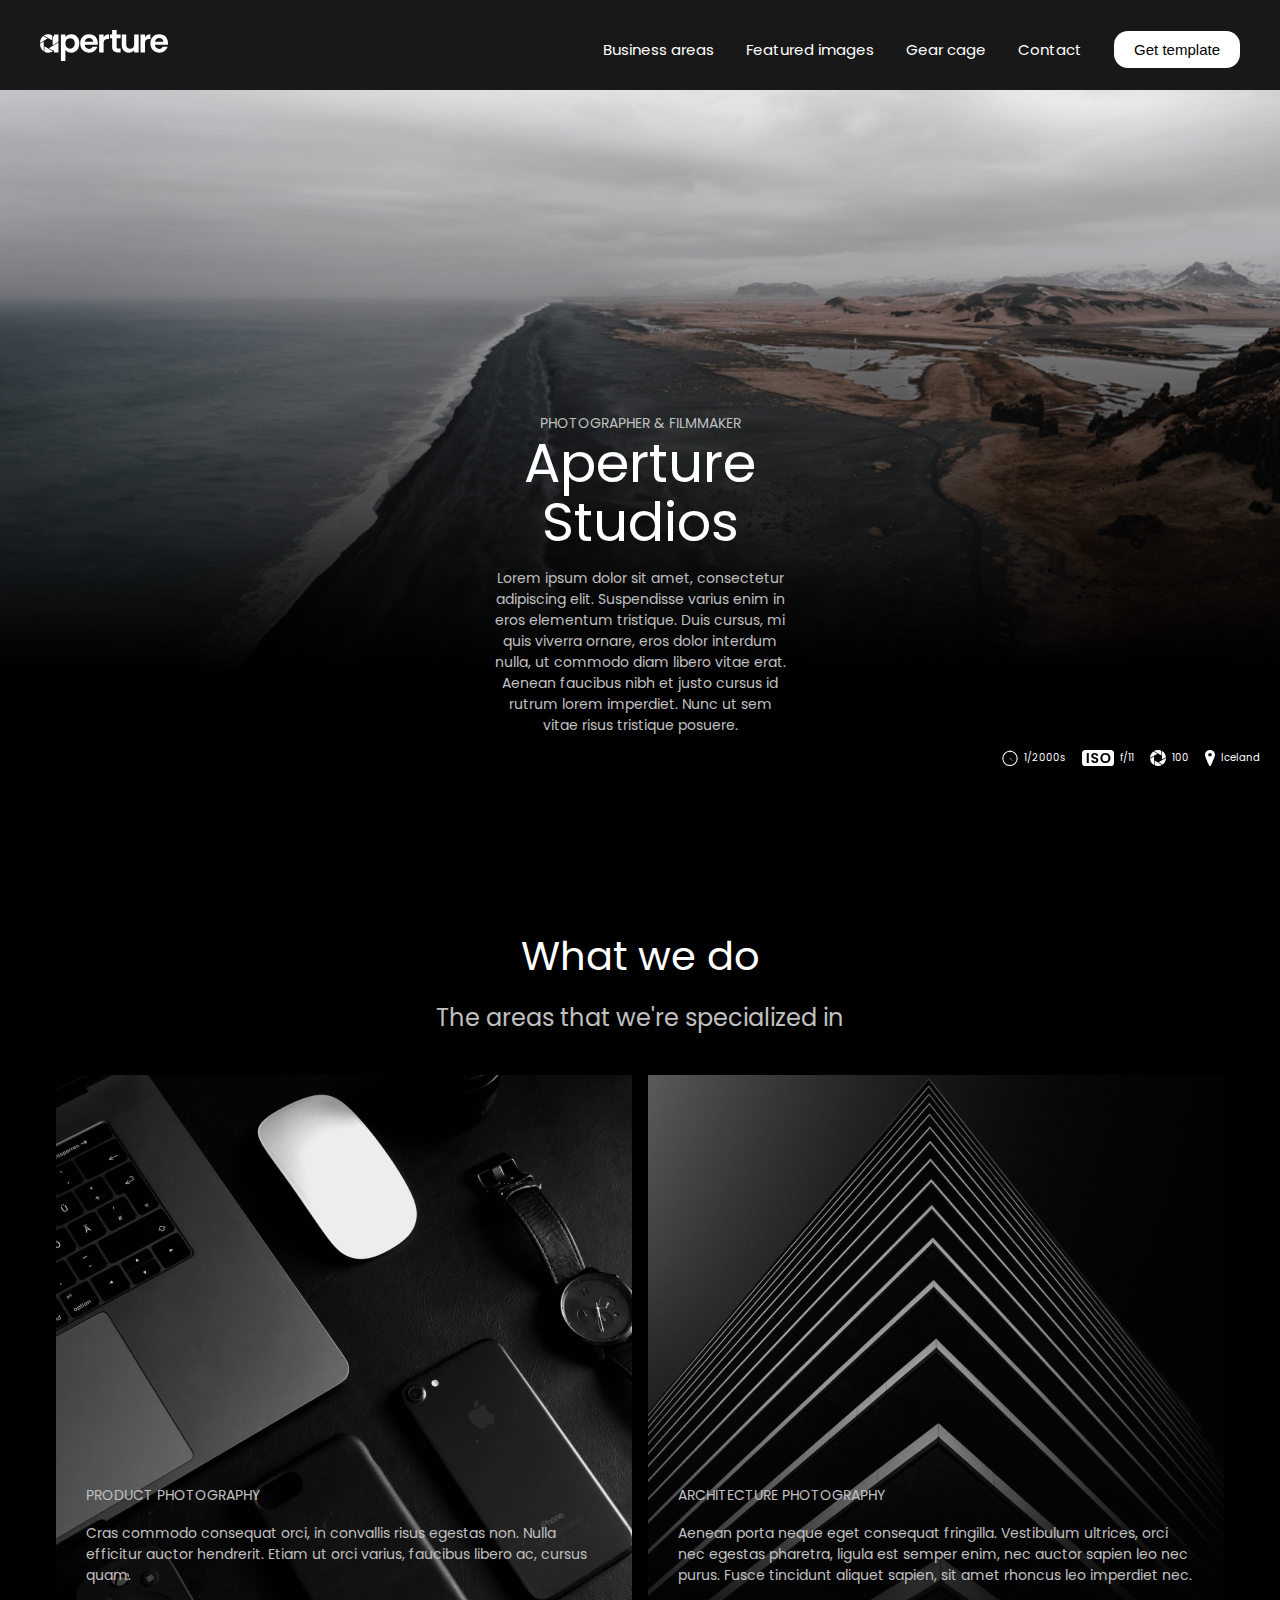
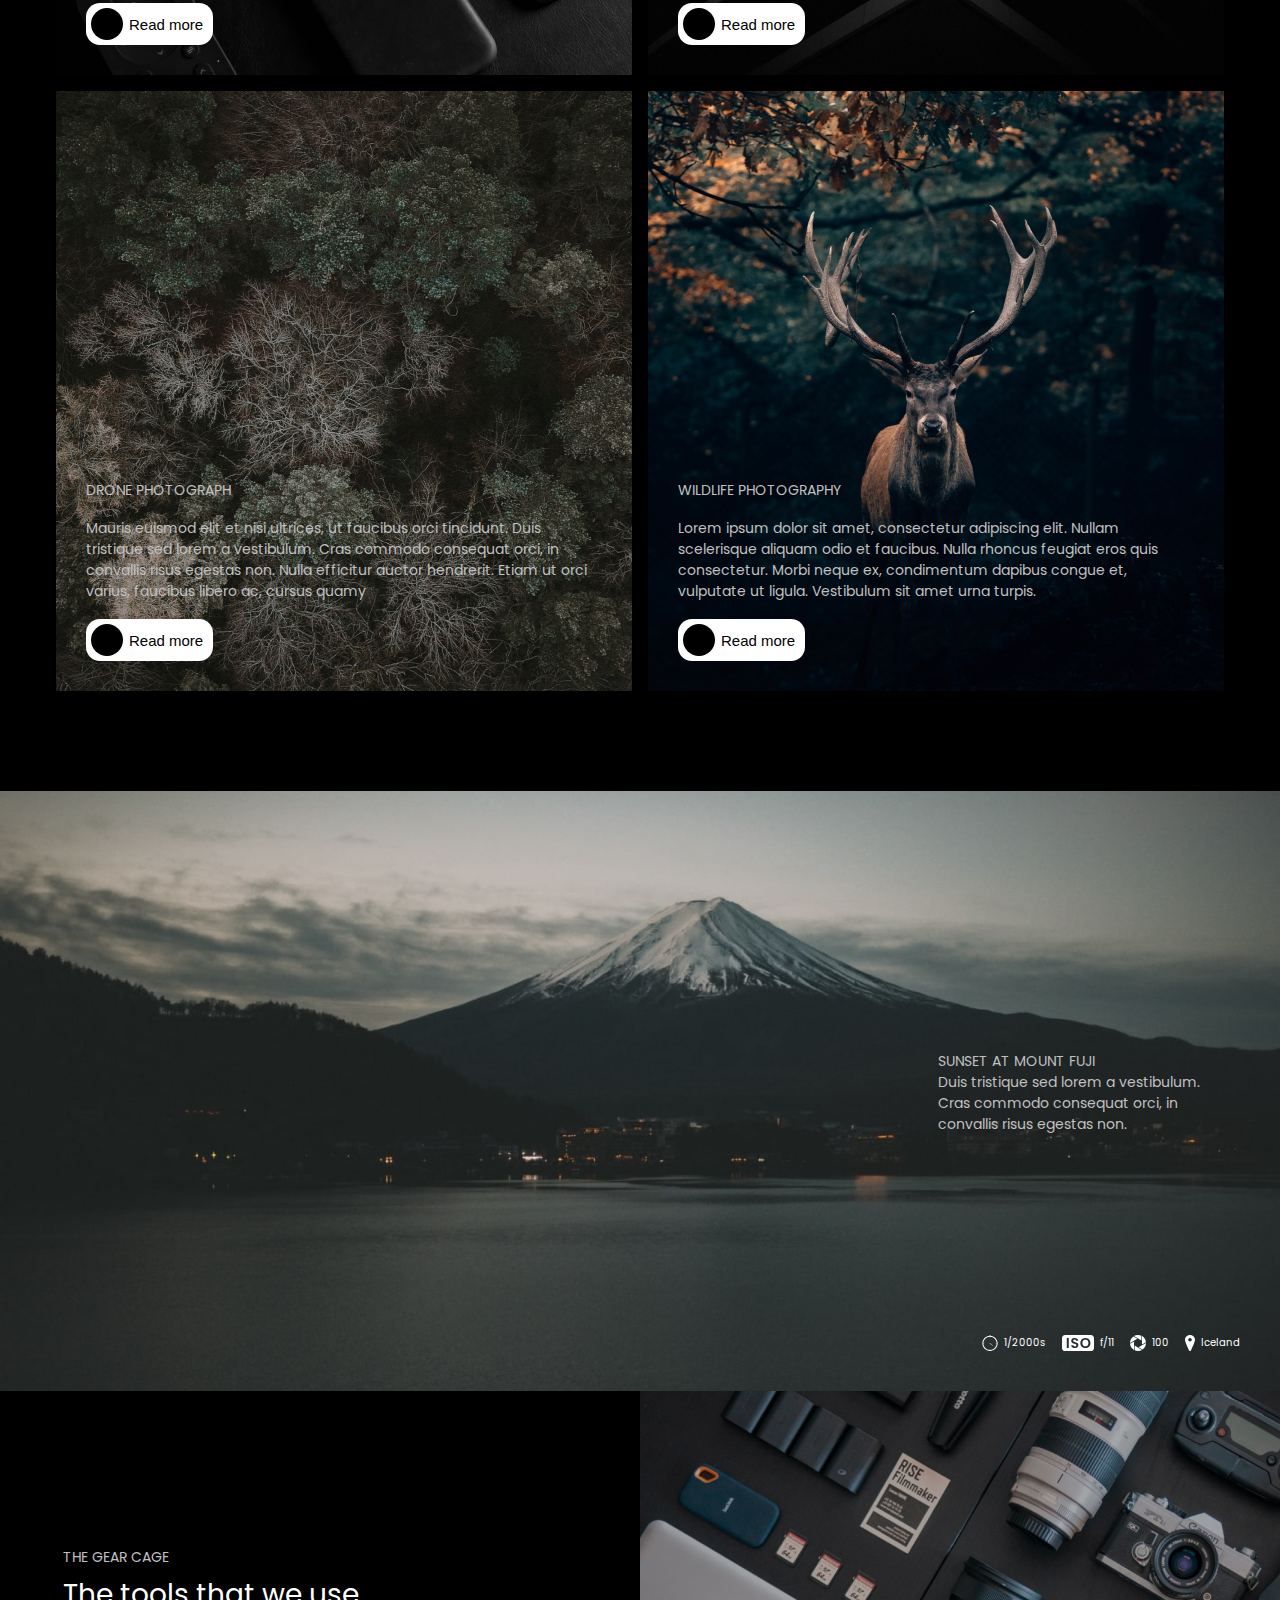
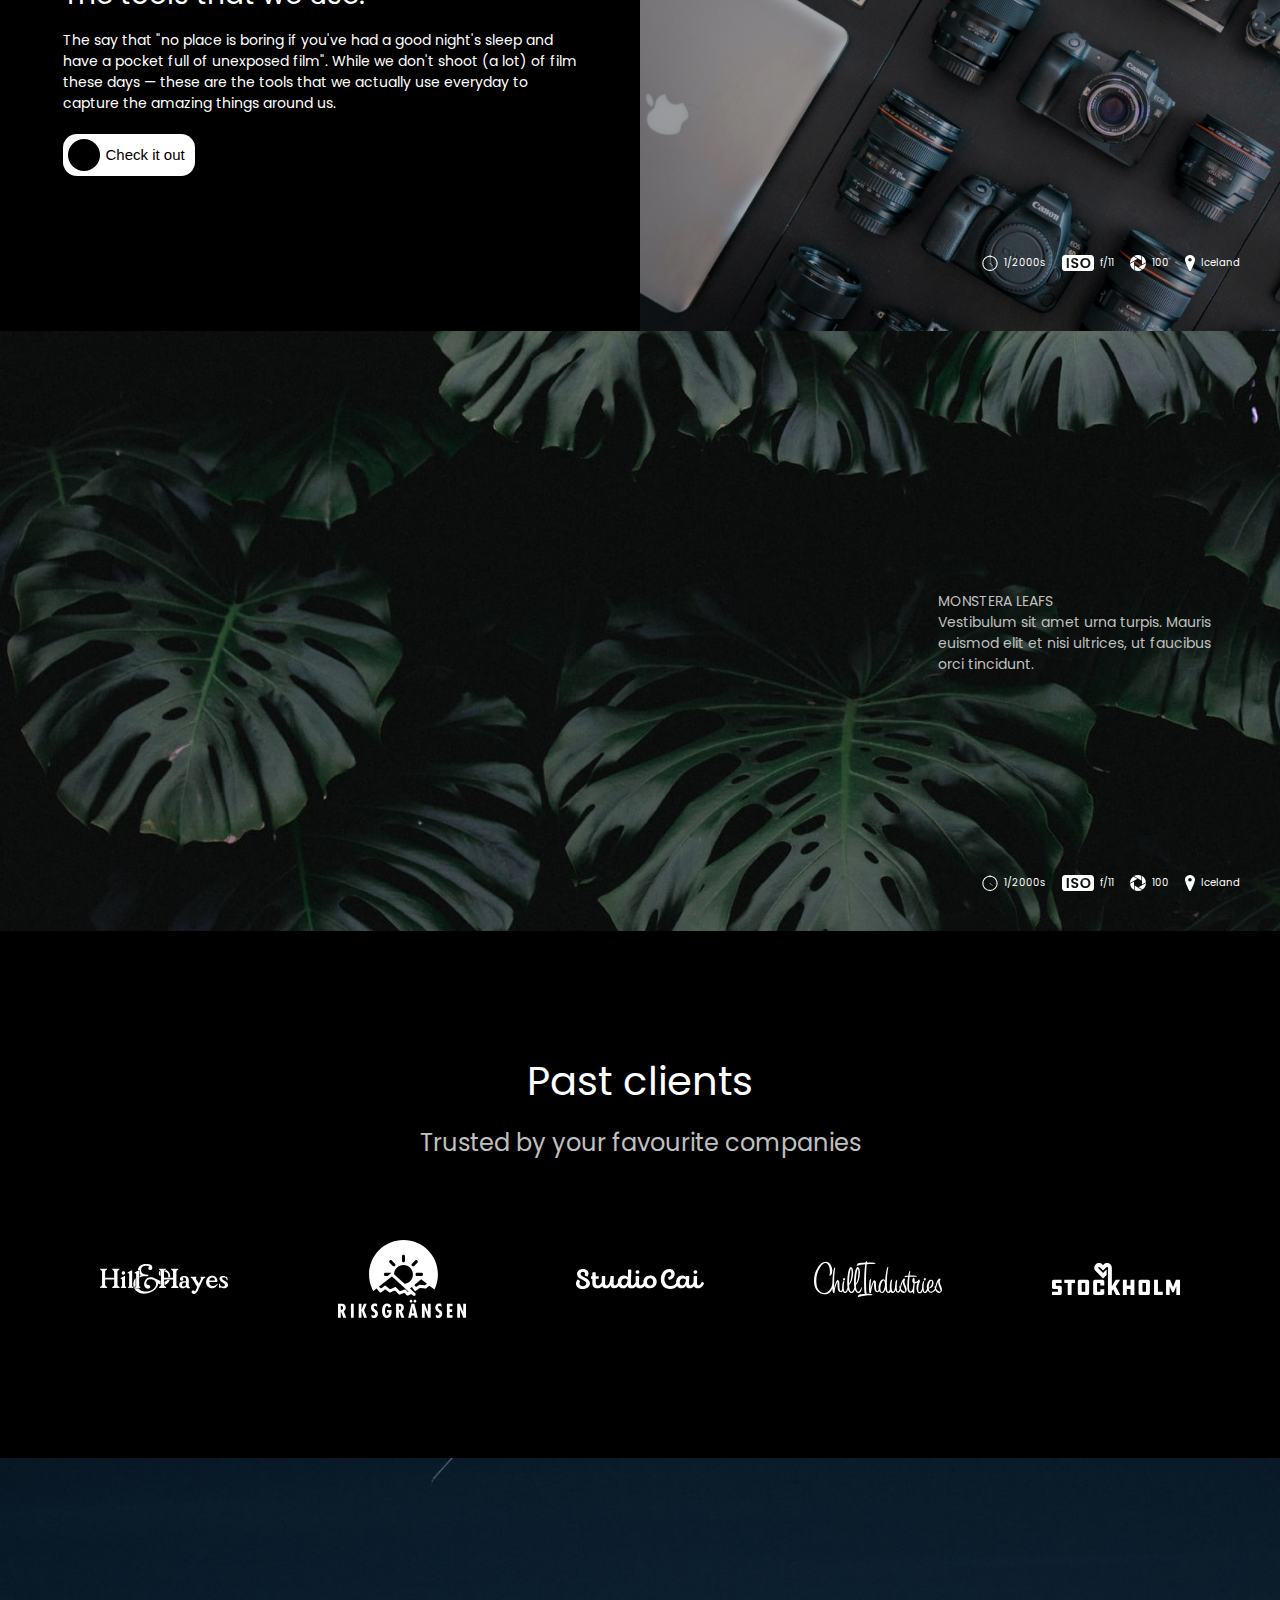
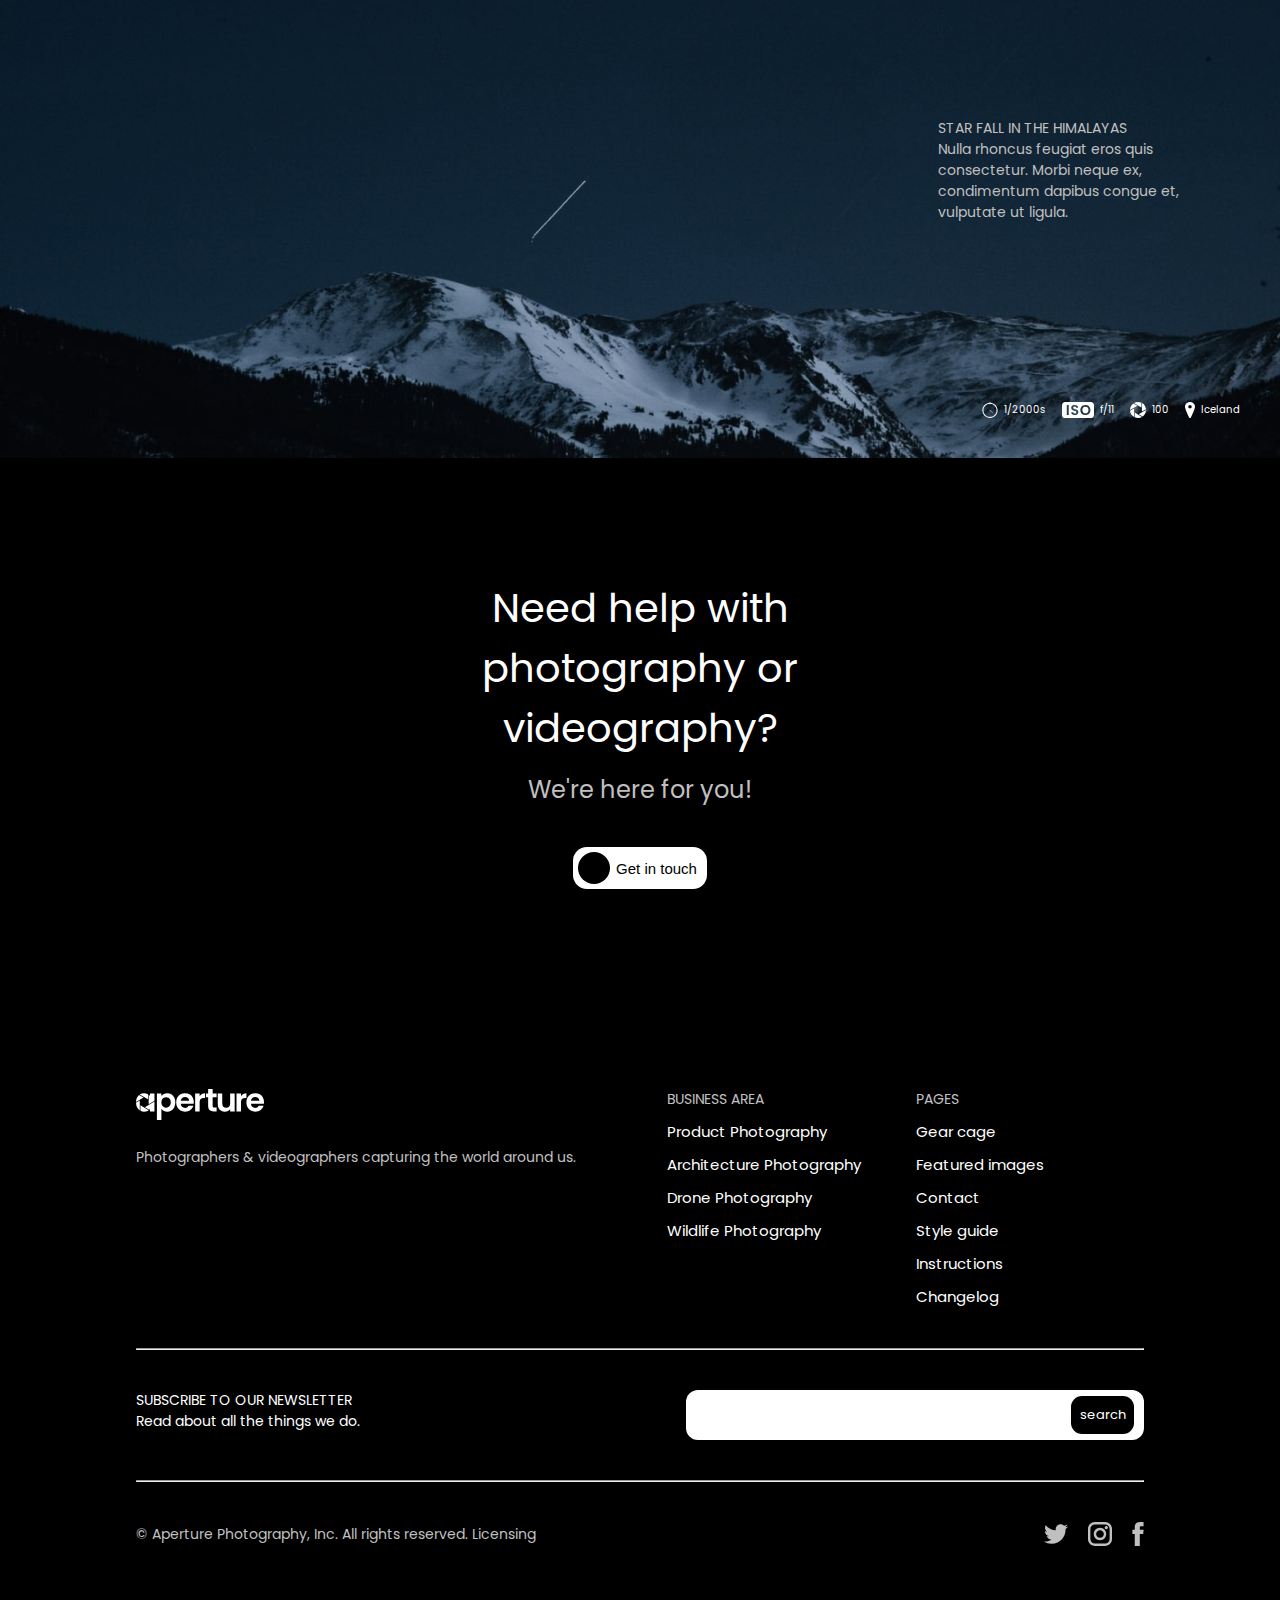
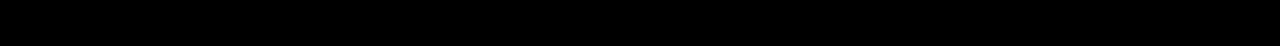
==== index.html @ a6841669 "telephone3" ====
<!doctype html>
<html lang="en">
<head>
    <meta charset="UTF-8">
    <meta name="viewport"
          content="width=device-width, user-scalable=no, initial-scale=1.0, maximum-scale=1.0, minimum-scale=1.0">
    <meta http-equiv="X-UA-Compatible" content="ie=edge">
    <title>Document</title>
    <link rel="stylesheet" href="assets/css/style.css">
    <script src="script.js" defer></script>

</head>
<body>

<header>
    <div class="header_row">
        <div class="logotype">
            <img src="./assets/img/logotype.svg" alt="logo">
        </div>

        <div class="links">
            <a href="">Business areas</a>
            <a href="">Featured images</a>
            <a href="">Gear cage</a>
            <a href="">Contact</a>

            <button>
                <a href="#">Get template</a>
            </button>
        </div>

        <div class="menuImg">
            <img src="./assets/img/square__2_negate.png" alt="">
        </div>
    </div>

    <div class="menu">
        <div class="none">
            <div class="list">
                <a href="">Business areas</a>
                <a href="">Featured images</a>
                <a href="">Gear cage</a>
                <a href="">Contact</a>
            </div>

            <button>
                <a href="#">Get template</a>
            </button>
        </div>
    </div>
</header>

<a href="">
    <div class="cover">
        <div class="cover_content">
            <div class="block">
                <p>PHOTOGRAPHER & FILMMAKER</p>
                <h1>Aperture Studios</h1>
                <p>Lorem ipsum dolor sit amet, consectetur adipiscing elit. Suspendisse varius enim in eros elementum tristique. Duis cursus, mi quis viverra ornare, eros dolor interdum nulla, ut commodo diam libero vitae erat. Aenean faucibus nibh et justo cursus id rutrum lorem imperdiet. Nunc ut sem vitae risus tristique posuere.</p>
            </div>
        </div>

        <div class="photoInfo_block">
            <div class="photoInfo">
                <img src="./assets/img/icon/icon4.svg" alt="">
                <p>1/2000s</p>
            </div>

            <div class="photoInfo">
                <img src="./assets/img/icon/icon2.svg" alt="">
                <p>f/11</p>
            </div>

            <div class="photoInfo">
                <img src="./assets/img/icon/icon3.svg" alt="">
                <p>100</p>
            </div>

            <div class="photoInfo">
                <img src="./assets/img/icon/icon1.svg" alt="">
                <p>Iceland</p>
            </div>
        </div>
    </div>
</a>


<section class="first">
        <div class="sectionTitle">
            <h1>What we do</h1>
            <h2>The areas that we're specialized in</h2>
        </div>

        <div class="sectionBlocks">
            <div class="block">
                <div class="subBlock sub1">
                    <div class="subBlock_text">
                        <p class="title">Product Photography</p>
                        <p>Cras commodo consequat orci, in convallis risus egestas non. Nulla efficitur auctor hendrerit. Etiam ut orci varius, faucibus libero ac, cursus quam.</p>

                        <button>
                            <div></div>
                            <a href="#">Read more</a>
                        </button>
                    </div>


                </div>

                <div class="subBlock sub2">
                    <div class="subBlock_text">
                        <div class="title"><p>Architecture Photography</p></div>
                        <p>Aenean porta neque eget consequat fringilla. Vestibulum ultrices, orci nec egestas pharetra, ligula est semper enim, nec auctor sapien leo nec purus. Fusce tincidunt aliquet sapien, sit amet rhoncus leo imperdiet nec.</p>
                        <button>
                            <div></div>
                            <a href="#">Read more</a>
                        </button>
                    </div>
                </div>
            </div>

            <div class="block">
                <div class="subBlock sub3" >
                    <div class="subBlock_text">
                        <div class="title"><p>Drone Photograph</p></div>
                        <p>Mauris euismod elit et nisi ultrices, ut faucibus orci tincidunt. Duis tristique sed lorem a vestibulum. Cras commodo consequat orci, in convallis risus egestas non. Nulla efficitur auctor hendrerit. Etiam ut orci varius, faucibus libero ac, cursus quamy</p>
                        <button>
                            <div></div>
                            <a href="#">Read more</a>
                        </button>
                    </div>
                </div>

                <div class="subBlock sub4">
                    <div class="subBlock_text">
                        <div class="title"><p>Wildlife Photography</p></div>
                        <p>Lorem ipsum dolor sit amet, consectetur adipiscing elit. Nullam scelerisque aliquam odio et faucibus. Nulla rhoncus feugiat eros quis consectetur. Morbi neque ex, condimentum dapibus congue et, vulputate ut ligula. Vestibulum sit amet urna turpis.</p>
                        <button>
                            <div></div>
                            <a href="#">Read more</a>
                        </button>
                    </div>
                </div>
            </div>
        </div>


</section>

<div class="second">
    <div class="wideBlock wide1">
        <div class="block">
            <p class="title">Sunset at Mount Fuji</p>
            <p>Duis tristique sed lorem a vestibulum. Cras commodo consequat orci, in convallis risus egestas non.</p>
        </div>

        <div class="photoInfo_block">
            <div class="photoInfo">
                <img src="./assets/img/icon/icon4.svg" alt="">
                <p>1/2000s</p>
            </div>

            <div class="photoInfo">
                <img src="./assets/img/icon/icon2.svg" alt="">
                <p>f/11</p>
            </div>

            <div class="photoInfo">
                <img src="./assets/img/icon/icon3.svg" alt="">
                <p>100</p>
            </div>

            <div class="photoInfo">
                <img src="./assets/img/icon/icon1.svg" alt="">
                <p>Iceland</p>
            </div>
        </div>

    </div>

    <div class="twoBlock">
        <div class="block">
            <div class="block_text">
                <p class="title">The Gear cage</p>
                <h3>The tools that we use.</h3>
                <p>The say that "no place is boring if you've had a good night's sleep and have a pocket full of unexposed film". While we don't shoot (a lot) of film these days — these are the tools that we actually use everyday to capture the amazing things around us.</p>

                <button>
                    <div></div>
                    <a href="#">Check it out</a>
                </button>
            </div>

        </div>

        <div class="blockImg">
            <div class="photoInfo_block">
                <div class="photoInfo">
                    <img src="./assets/img/icon/icon4.svg" alt="">
                    <p>1/2000s</p>
                </div>

                <div class="photoInfo">
                    <img src="./assets/img/icon/icon2.svg" alt="">
                    <p>f/11</p>
                </div>

                <div class="photoInfo">
                    <img src="./assets/img/icon/icon3.svg" alt="">
                    <p>100</p>
                </div>

                <div class="photoInfo">
                    <img src="./assets/img/icon/icon1.svg" alt="">
                    <p>Iceland</p>
                </div>
            </div>
        </div>
    </div>

    <div class="wideBlock wide2">
        <div class="block">
            <p class="title">Monstera Leafs</p>
            <p>Vestibulum sit amet urna turpis. Mauris euismod elit et nisi ultrices, ut faucibus orci tincidunt.</p>
        </div>

        <div class="photoInfo_block">
            <div class="photoInfo">
                <img src="./assets/img/icon/icon4.svg" alt="">
                <p>1/2000s</p>
            </div>

            <div class="photoInfo">
                <img src="./assets/img/icon/icon2.svg" alt="">
                <p>f/11</p>
            </div>

            <div class="photoInfo">
                <img src="./assets/img/icon/icon3.svg" alt="">
                <p>100</p>
            </div>

            <div class="photoInfo">
                <img src="./assets/img/icon/icon1.svg" alt="">
                <p>Iceland</p>
            </div>
        </div>

    </div>
</div>

<div class="third">
    <div class="sectionTitle">
        <h1>Past clients</h1>
        <h2>Trusted by your favourite companies</h2>
    </div>

    <div class="block">
        <img src="./assets/img/section/third/img1.svg" alt="">
        <img src="./assets/img/section/third/img2.svg" alt="">
        <img src="./assets/img/section/third/img3.svg" alt="">
        <img src="./assets/img/section/third/img4.svg" alt="">
        <img src="./assets/img/section/third/img5.svg" alt="">
    </div>

</div>

<div class="wideBlock wide3">
    <div class="block">
        <p class="title">Star fall in the Himalayas</p>
        <p>Nulla rhoncus feugiat eros quis consectetur. Morbi neque ex, condimentum dapibus congue et, vulputate ut ligula.</p>
    </div>

    <div class="photoInfo_block">
        <div class="photoInfo">
            <img src="./assets/img/icon/icon4.svg" alt="">
            <p>1/2000s</p>
        </div>

        <div class="photoInfo">
            <img src="./assets/img/icon/icon2.svg" alt="">
            <p>f/11</p>
        </div>

        <div class="photoInfo">
            <img src="./assets/img/icon/icon3.svg" alt="">
            <p>100</p>
        </div>

        <div class="photoInfo">
            <img src="./assets/img/icon/icon1.svg" alt="">
            <p>Iceland</p>
        </div>
    </div>

</div>

<div class="fourth">
    <div class="sectionTitle">
        <h1>Need help with photography or videography?</h1>
        <h2>We're here for you!</h2>
    </div>

    <button>
        <div></div>
        <a href="#">Get in touch</a>
    </button>
</div>

<foooter>
    <div class="footer_content">
        <div class="topContent">
            <div class="logotype">
                <img src="./assets/img/logotype.svg" alt="">
                <p>Photographers & videographers capturing the world around us.</p>
            </div>

            <div class="linksBlock">
                <div class="links">
                    <p>business area</p>
                    <a href="#">Product Photography</a>
                    <a href="#">Architecture Photography</a>
                    <a href="#">Drone Photography</a>
                    <a href="#">Wildlife Photography</a>
                </div>

                <div class="links">
                    <p>pages</p>
                    <a href="#">Gear cage</a>
                    <a href="#">Featured images</a>
                    <a href="#">Contact</a>
                    <a href="#">Style guide</a>
                    <a href="#">Instructions</a>
                    <a href="#">Changelog</a>
                </div>
            </div>

        </div>
        <hr>
        <div class="middleContent">
            <div class="middleContent_text">
                <p class="title">Subscribe to our newsletter</p>
                <p>Read about all the things we do.</p>
            </div>

            <div class="middleContent_form">
                <form action="">
                    <input type="search" class="search">
                    <input type="submit" class="sub" value="search">
                </form>
            </div>

        </div>
        <hr>

        <div class="bottomContent">
            <p>© Aperture Photography, Inc. All rights reserved. Licensing</p>
            <div class="networks">
                <img src="./assets/img/twitter.svg" alt="">
                <img src="./assets/img/inst.svg" alt="">
                <img src="./assets/img/facebook.svg" alt="">
            </div>
        </div>
    </div>
</foooter>

</body>
</html>
---- assets/css/style.css ----
@import url('https://fonts.googleapis.com/css2?family=Poppins&display=swap');
@import "laptopStyle.css";
@import "tableStyle.css";
@import "mobileStyle.css";

*{
    margin: 0;
    padding: 0;
}

body{
    background-color: black;
    font-family: 'Poppins', sans-serif;
    color: white;
}

a{
    text-decoration: none;
    font-size: 15px;
    color: white;
}

body a:hover{
    color: darkslategray;
}

p{
    font-size: 14px;
}

.title{
    color: white;
    text-transform: uppercase;
}

h3{
    font-size: 28px;
    font-weight: 400;
}

.sectionTitle{
    text-align: center;
    margin: 120px auto 40px auto;
    max-width: 571px;
}
.sectionTitle h1{
    font-size: 40px;
    font-weight: 400;
}

.sectionTitle h2{
    margin-top: 14px;
    font-size: 24px;
    font-weight: 400;
    color: #C0C0C0;
}

button{
    display: flex;
    align-items: center;
    gap: 6px;
    padding: 5px 10px 5px 5px;
    background-color: white;
    border-radius: 14px;
    border: none;
}

button div{
    background-color: black;
    border-radius: 100px;
    padding: 16px;
}

button a{
    text-decoration: none;
    color: black;
}

button:hover{
    background-color: darkslategray;
    color: white;
}

button:hover a{
    color: white;
}

button:hover div{
    background-color: white;
}

.photoInfo_block{
    width: 100%;
    display: flex;
    justify-content: right;
    gap: 16px;
    margin-top: 14px;
    margin-right: 40px;
    margin-bottom: 40px;
}

.photoInfo{
    display: flex;
    align-items: start;
    gap: 6px;
}

.photoInfo p{
    font-size: 10px;
}

header{
    background-color: #181818;
    width: 100%;
    height: 90px;
}

.header_row{
    max-width: 1200px;
    margin: 0 auto;
    background-color: #181818;
    display: flex;
    align-items: center;
    justify-content: space-between;
    padding: 30px 0 30px 0;
}

.header_row .links{
    display: flex;
    align-items: center;
    gap: 32px;
}

.header_row button{
    padding: 10px 20px 10px 20px;
}

.header_row .menuImg{
    display: none;
}

.menu{
    display: none;
}

.cover{
    width: 100%;
    height: 716px;
    background: linear-gradient(360deg, #000000 18.78%, rgba(0, 0, 0, 0) 98.53%), url('./../img/bg.png');
    /*background-image: url("./../img/topBg.png");*/
    background-repeat: no-repeat;
    background-size: cover;
    display: flex;
    flex-direction: column;
    align-items: center;
    justify-content: end;
}

a:hover .cover{
    color: white;
}

.cover .block{
    text-align: center;
    max-width: 300px;
    margin: 0 auto;
}

.cover .block p{
    color: #C0C0C0;
}

.cover .block h1{
    font-size: 54px;
    line-height: 59px;
    margin-bottom: 16px;
    font-weight: 400;
}

.first{
    max-width: 1200px;
    margin: 0 auto;
}

.first .sectionBlocks{
    margin-bottom: 100px;
}
.first .sectionBlocks .block{
    display: flex;
    justify-content: center;
    gap: 16px;
    margin-top: 16px;
}

.first .sectionBlocks .block .subBlock{
    width: 576px;
    height: 600px;
    background-repeat: no-repeat;
    background-size: cover;
    display: flex;
    align-items: end;
}

.sub1{
    background-image: url("./../img/section/first/IMAGE.png");
}

.sub2{
    background-image: url("./../img/section/first/IMAGE (1).png");
}

.sub3{
    background-image: url("./../img/section/first/IMAGE (2).png");
}

.sub4{
    background-image: url("./../img/section/first/IMAGE (3).png");
}

.subBlock .subBlock_text{
    margin-left: 30px;
    margin-bottom: 30px;
}

.first p{
    color: #C0C0C0;
    max-width: 515px;
    margin-bottom: 17px;
}

.wideBlock{
    background-repeat: no-repeat;
    background-size: cover;
    height: 600px;
    width: 100%;
    display: flex;
    flex-direction: column;
    justify-content: space-between;
    align-items: end;
}

.wide1{
    background-image: url("./../img/section/second/IMAGE (4).png");
}

.wide2{
    background-image: url("./../img/section/second/IMAGE (6).png");
}

.wide3{
    background-image: url("./../img/section/fourth/IMAGE (7).png");
}

.wideBlock .block{
    margin-top: 260px;
    max-width: 280px;
    margin-right: 62px;
}

.wideBlock .block p{
    color: #C0C0C0;
}

.second .twoBlock{
    display: flex;
}

.second .twoBlock .block{
    background-color: black;
    width: 50%;
    height: 540px;
    display: flex;
    align-items:  center;
    justify-content: center;
    flex-direction: column;
}

.twoBlock .title{
    color: #C0C0C0;
    margin-bottom: 6px;
}

.twoBlock h3{
    margin-bottom: 14px;
}

.twoBlock p{
    margin-bottom: 20px;
}

.twoBlock .block_text{
    max-width: 515px;
}

.twoBlock .blockImg{
    width: 50%;
    height: 540px;
    display: flex;
    align-items: end;
    background-image: url("./../img/section/second/IMAGE (5).png");
    background-repeat: no-repeat;
    background-size: cover;
}

.third .smallLap{
    display: none;
}

.third .block{
    display: flex;
    justify-content: center;
    gap: 110px;
    margin-top: 80px;
    margin-bottom: 140px;
}

.fourth{
    display: flex;
    flex-direction: column;
    align-items: center;
    justify-content: center;
}


.footer_content{
    padding: 100px 136px;
    max-width: 1920px;
    margin: 100px auto 0 auto;
}

.footer_content .topContent{
    display: flex;
    justify-content: space-between;
}

.topContent .logotype p{
    margin-top: 20px;
    color: #C0C0C0;
}

.linksBlock{
    margin-right: 100px;
    display: flex;
    gap: 55px;
}

.topContent .links{
    display: flex;
    flex-direction: column;
    gap: 10px;
}

.topContent .links p{
    color: #C0C0C0;
    text-transform: uppercase;
}

.middleContent_form{
    width: 458px;
    position: relative;
}

form .sub{
    width: 100%;
    max-width: 63px;
    margin-top: 6px;
    position: absolute;
    right: 10px;
    background-color: black;
    border: none;
    border-radius: 11px;
    padding: 9px 6px;
    color: white;
    font-family: 'Poppins', sans-serif;
    font-size: 13px;
    cursor: pointer;
}

form .search{
    width: 100%;
    max-width: 458px;
    height: 50px;
    border: none;
    border-radius: 12px;
    padding: 0 10px 0 10px;
    outline: none;
    font-family: 'Poppins', sans-serif;
    font-size: 13px;
}


hr{
    margin: 40px 0;
}

.middleContent{
    display: flex;
    justify-content: space-between;
}

.bottomContent{
    display: flex;
    justify-content: space-between;
    align-items: center;
}

.bottomContent {
    color: #C0C0C0;
}

.bottomContent .networks{
    display: flex;
    gap: 20px;
}
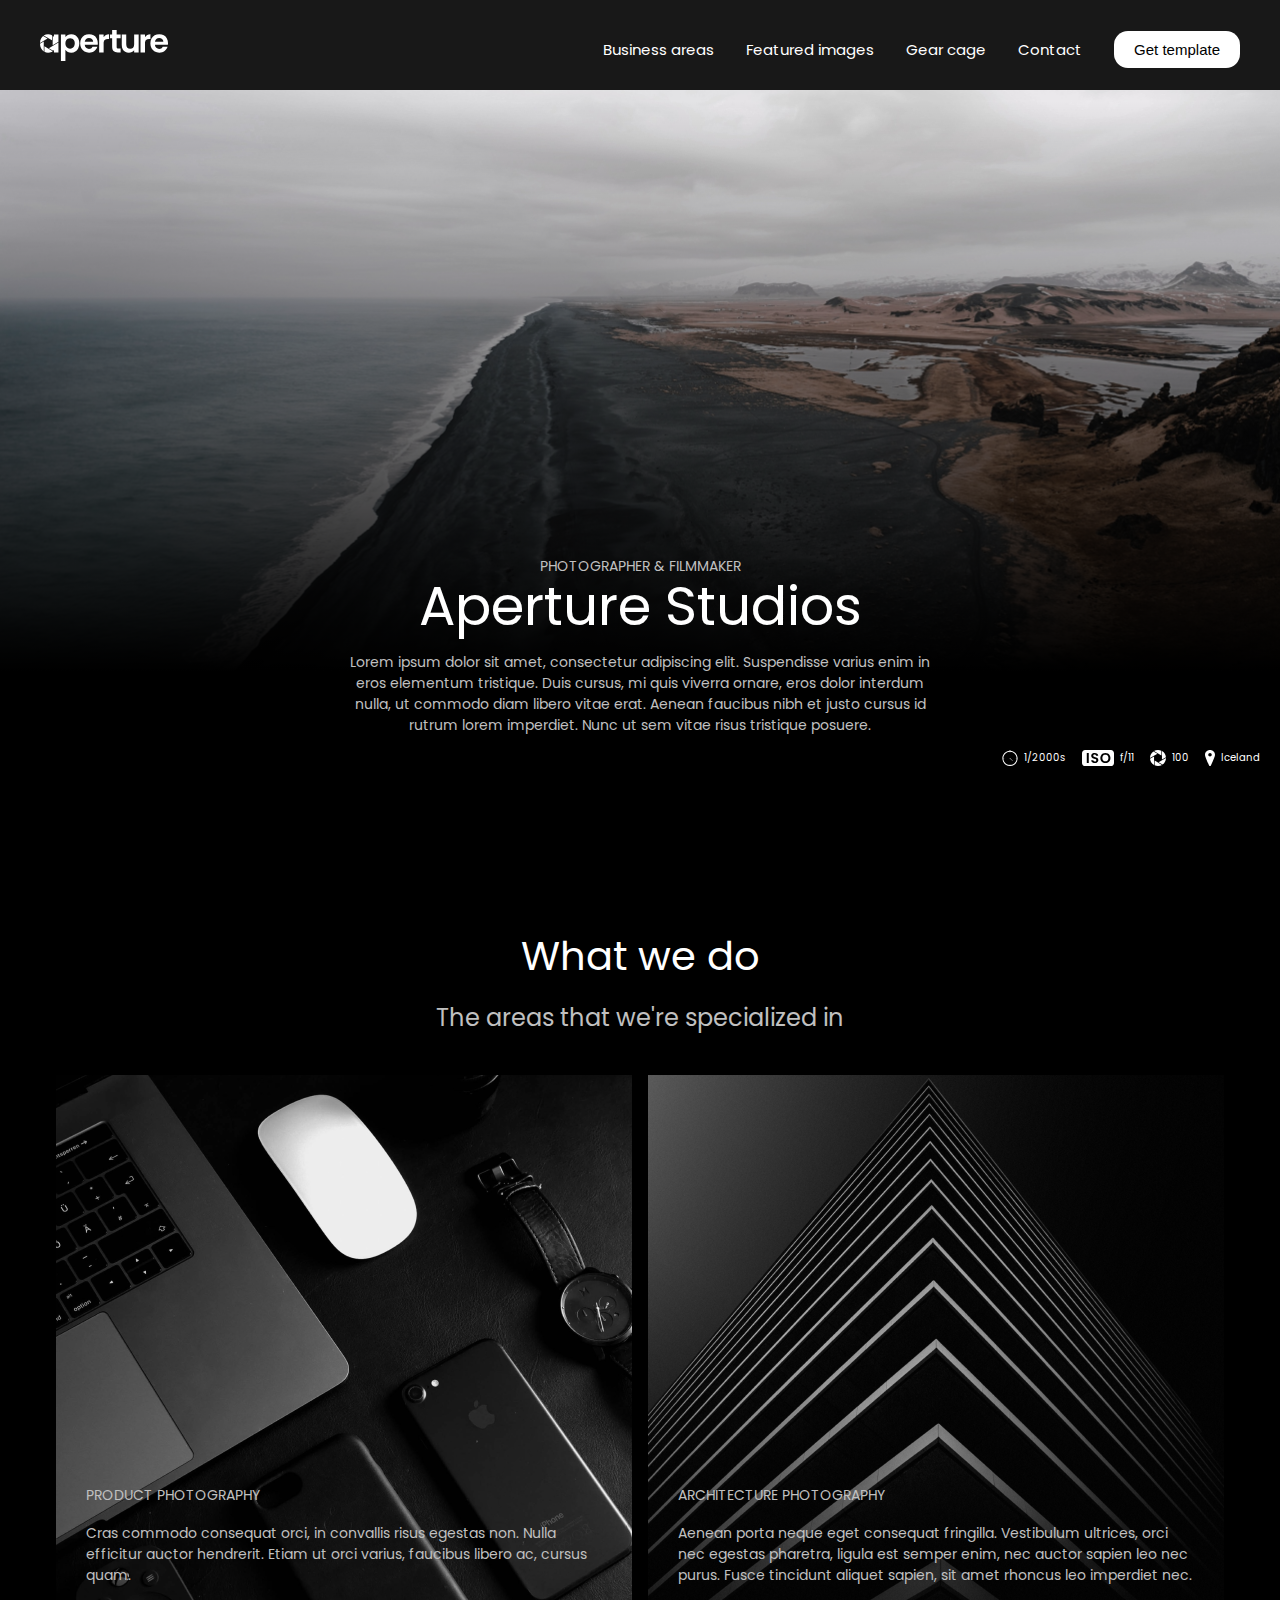
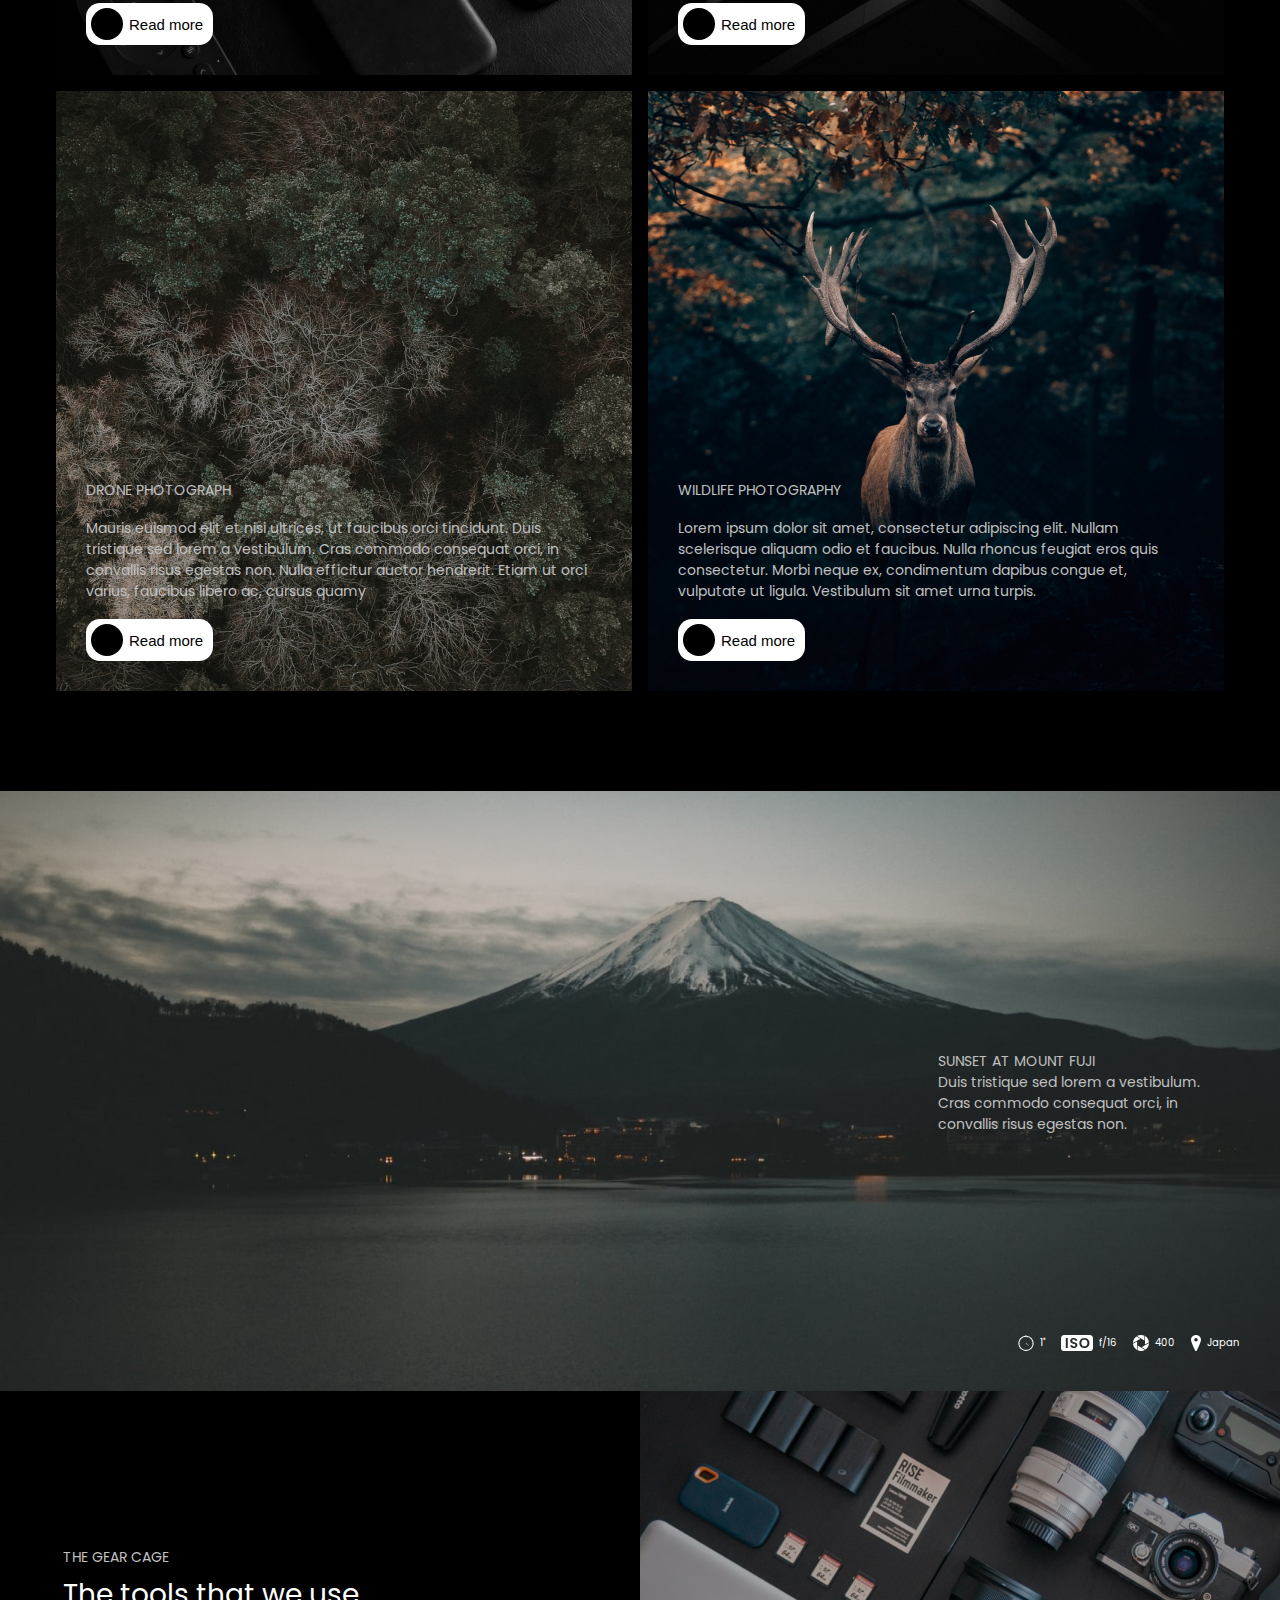
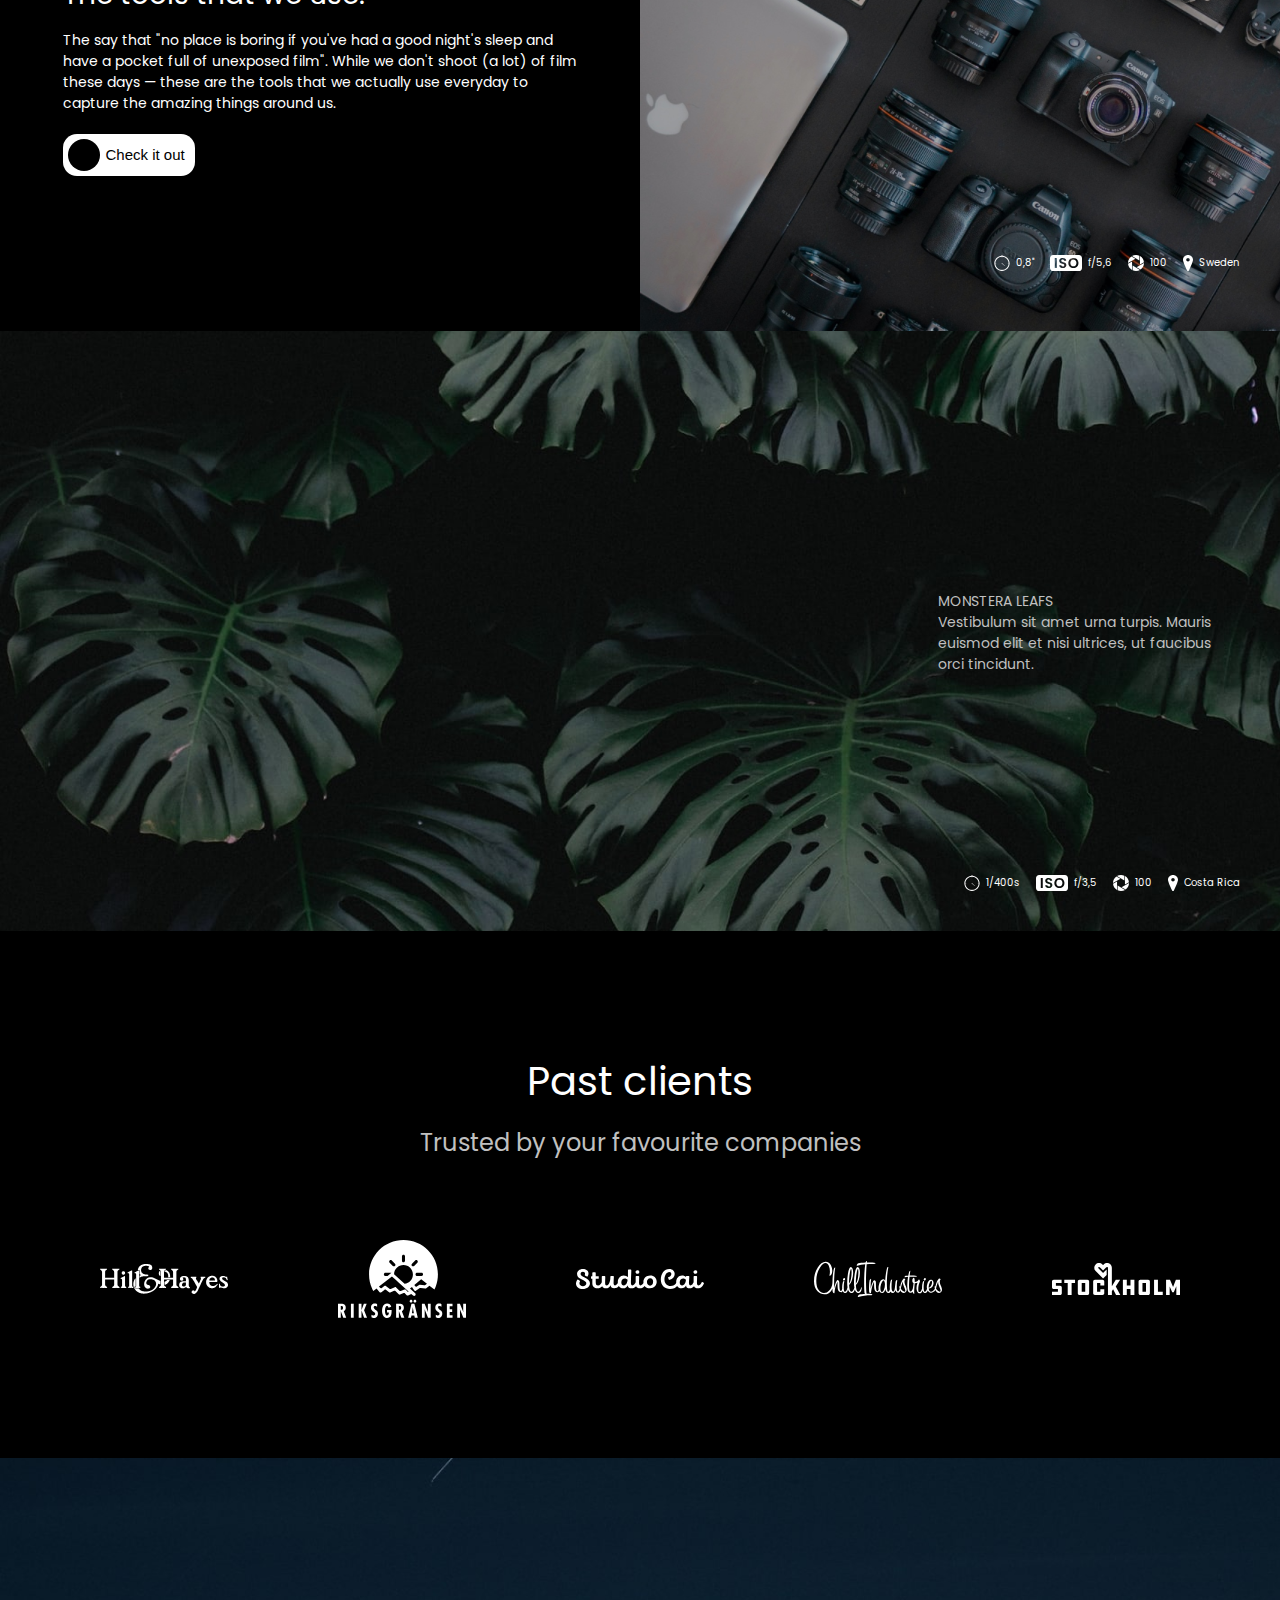
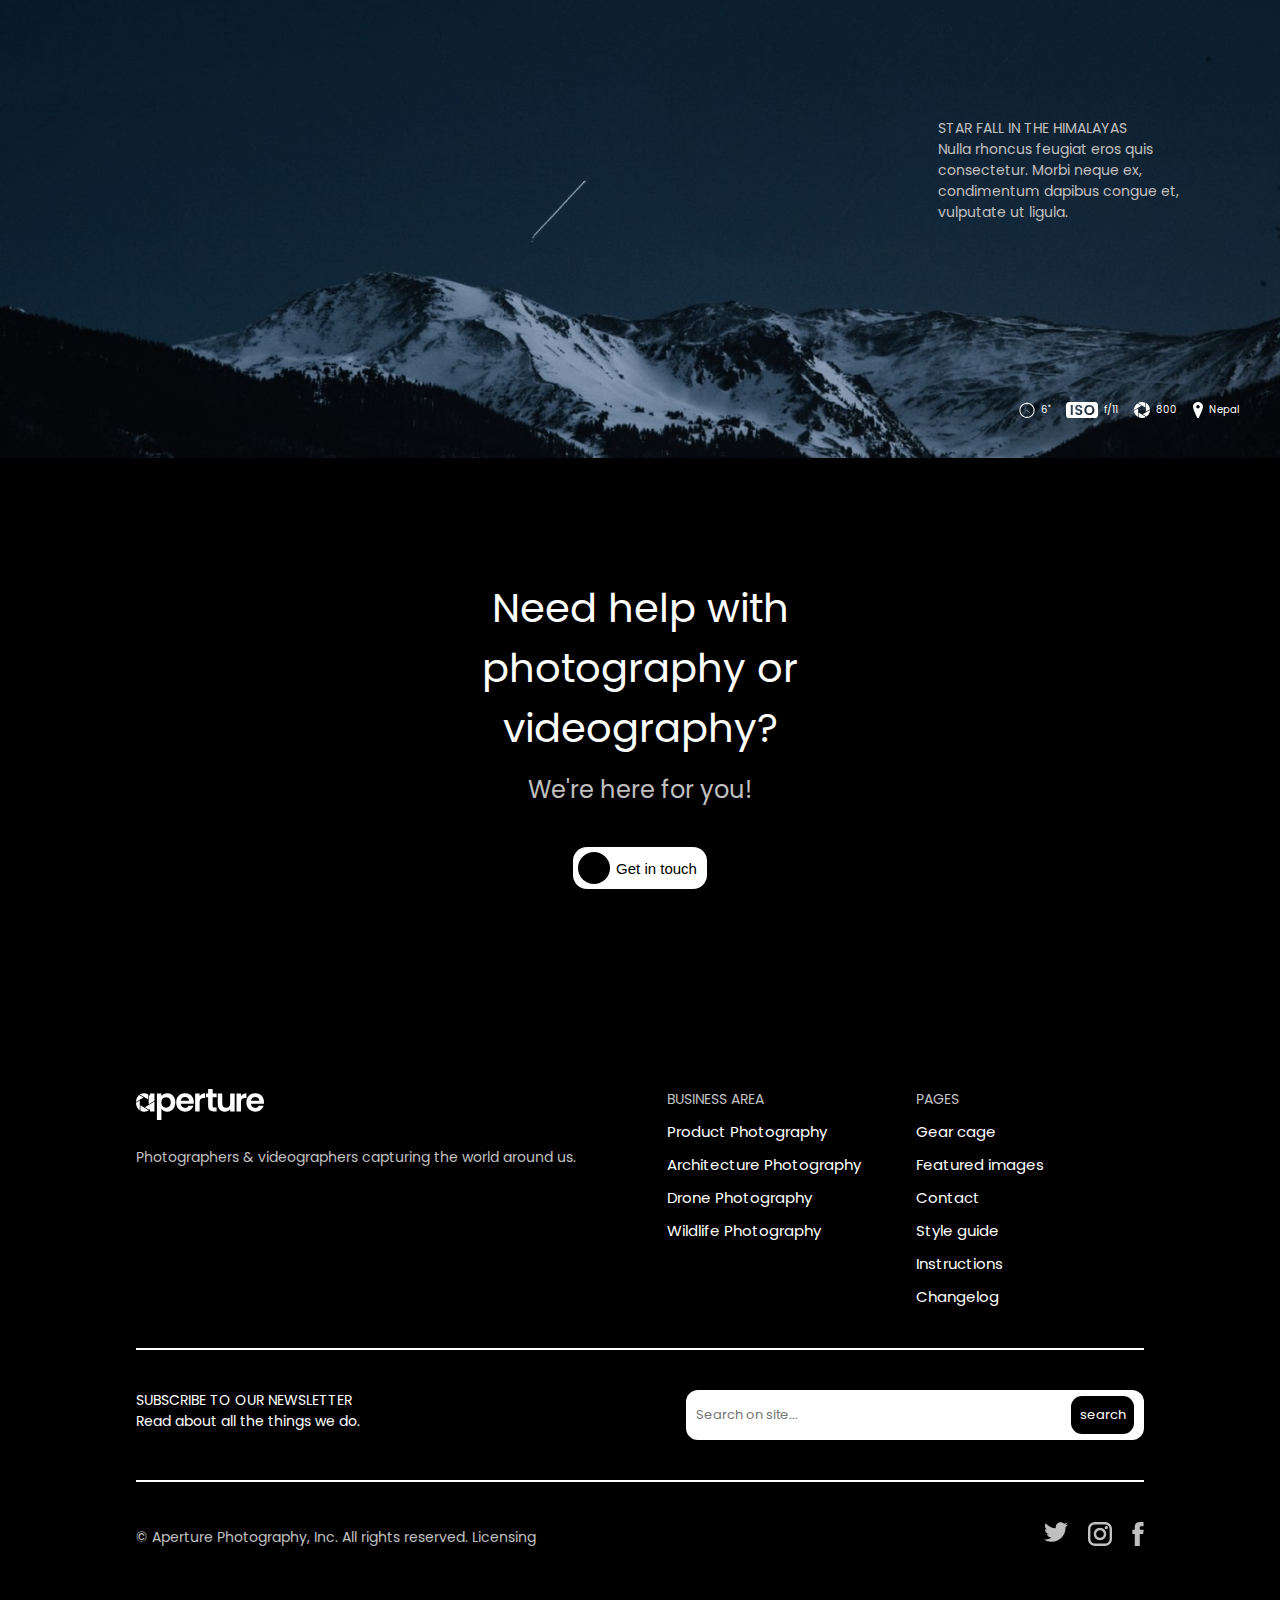
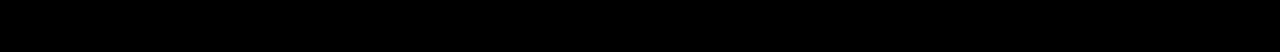
==== commit 378c1e04: "telephone4" ====
--- a/index.html
+++ b/index.html
@@ -50,7 +50,7 @@
     </div>
 </header>
 
-<a href="">
+<a href="#">
     <div class="cover">
         <div class="cover_content">
             <div class="block">
@@ -157,22 +157,22 @@
         <div class="photoInfo_block">
             <div class="photoInfo">
                 <img src="./assets/img/icon/icon4.svg" alt="">
-                <p>1/2000s</p>
+                <p>1''</p>
             </div>
 
             <div class="photoInfo">
                 <img src="./assets/img/icon/icon2.svg" alt="">
-                <p>f/11</p>
+                <p>f/16</p>
             </div>
 
             <div class="photoInfo">
                 <img src="./assets/img/icon/icon3.svg" alt="">
-                <p>100</p>
+                <p>400</p>
             </div>
 
             <div class="photoInfo">
                 <img src="./assets/img/icon/icon1.svg" alt="">
-                <p>Iceland</p>
+                <p>Japan</p>
             </div>
         </div>
 
@@ -193,16 +193,16 @@
 
         </div>
 
-        <div class="blockImg">
+        <div class="blockImg none">
             <div class="photoInfo_block">
                 <div class="photoInfo">
                     <img src="./assets/img/icon/icon4.svg" alt="">
-                    <p>1/2000s</p>
+                    <p>0,8''</p>
                 </div>
 
                 <div class="photoInfo">
                     <img src="./assets/img/icon/icon2.svg" alt="">
-                    <p>f/11</p>
+                    <p>f/5,6</p>
                 </div>
 
                 <div class="photoInfo">
@@ -212,7 +212,7 @@
 
                 <div class="photoInfo">
                     <img src="./assets/img/icon/icon1.svg" alt="">
-                    <p>Iceland</p>
+                    <p>Sweden</p>
                 </div>
             </div>
         </div>
@@ -227,12 +227,12 @@
         <div class="photoInfo_block">
             <div class="photoInfo">
                 <img src="./assets/img/icon/icon4.svg" alt="">
-                <p>1/2000s</p>
+                <p>1/400s</p>
             </div>
 
             <div class="photoInfo">
                 <img src="./assets/img/icon/icon2.svg" alt="">
-                <p>f/11</p>
+                <p>f/3,5</p>
             </div>
 
             <div class="photoInfo">
@@ -242,7 +242,7 @@
 
             <div class="photoInfo">
                 <img src="./assets/img/icon/icon1.svg" alt="">
-                <p>Iceland</p>
+                <p>Costa Rica</p>
             </div>
         </div>
 
@@ -274,7 +274,7 @@
     <div class="photoInfo_block">
         <div class="photoInfo">
             <img src="./assets/img/icon/icon4.svg" alt="">
-            <p>1/2000s</p>
+            <p>6''</p>
         </div>
 
         <div class="photoInfo">
@@ -284,12 +284,12 @@
 
         <div class="photoInfo">
             <img src="./assets/img/icon/icon3.svg" alt="">
-            <p>100</p>
+            <p>800</p>
         </div>
 
         <div class="photoInfo">
             <img src="./assets/img/icon/icon1.svg" alt="">
-            <p>Iceland</p>
+            <p>Nepal</p>
         </div>
     </div>
 
@@ -311,11 +311,11 @@
     <div class="footer_content">
         <div class="topContent">
             <div class="logotype">
-                <img src="./assets/img/logotype.svg" alt="">
-                <p>Photographers & videographers capturing the world around us.</p>
-            </div>
-
-            <div class="linksBlock">
+                <a href="#"><img src="./assets/img/logotype.svg" alt="logotype"></a>
+                <p class="none">Photographers & videographers capturing the world around us.</p>
+            </div>
+
+            <div class="linksBlock none">
                 <div class="links">
                     <p>business area</p>
                     <a href="#">Product Photography</a>
@@ -345,7 +345,7 @@
 
             <div class="middleContent_form">
                 <form action="">
-                    <input type="search" class="search">
+                    <input type="search" class="search" placeholder="Search on site...">
                     <input type="submit" class="sub" value="search">
                 </form>
             </div>
@@ -356,9 +356,9 @@
         <div class="bottomContent">
             <p>© Aperture Photography, Inc. All rights reserved. Licensing</p>
             <div class="networks">
-                <img src="./assets/img/twitter.svg" alt="">
-                <img src="./assets/img/inst.svg" alt="">
-                <img src="./assets/img/facebook.svg" alt="">
+                <a href="#"><img src="./assets/img/twitter.svg" alt="twitter"></a>
+                <a href="#"><img src="./assets/img/inst.svg" alt="instagram"></a>
+                <a href="#"><img src="./assets/img/facebook.svg" alt="facebook"></a>
             </div>
         </div>
     </div>
--- a/assets/css/style.css
+++ b/assets/css/style.css
@@ -162,7 +162,7 @@
 
 .cover .block{
     text-align: center;
-    max-width: 300px;
+    max-width: 580px;
     margin: 0 auto;
 }
 
@@ -391,6 +391,8 @@
 
 hr{
     margin: 40px 0;
+    background-color: white;
+    border: 1px solid white;
 }
 
 .middleContent{
